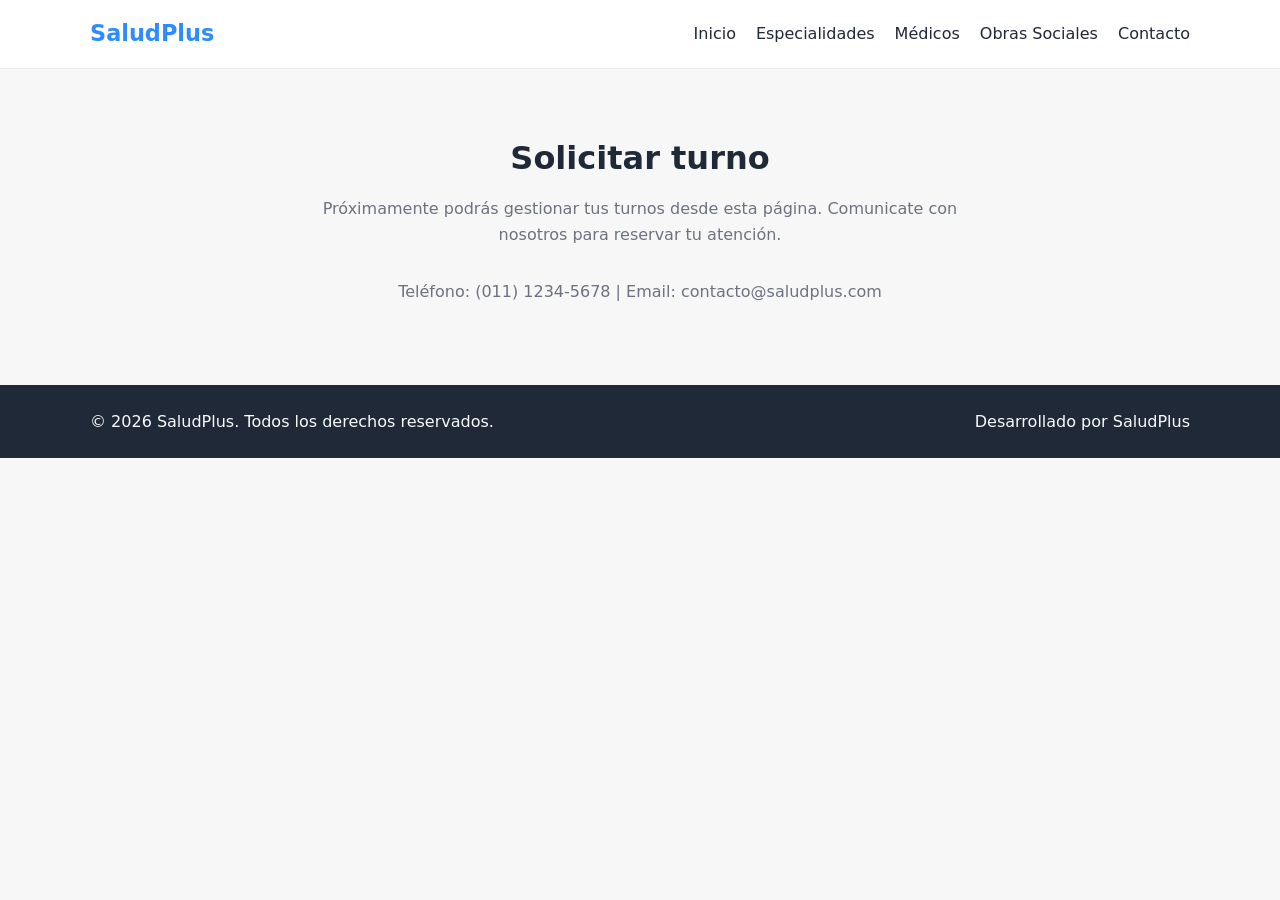
==== turnos.html @ dde77ce4 "Primer commit: estructura base" ====
<!DOCTYPE html>
<html lang="es">
<head>
  <meta charset="UTF-8" />
  <meta name="viewport" content="width=device-width, initial-scale=1.0" />
  <title>Solicitar Turno - SaludPlus</title>
  <link rel="stylesheet" href="styles.css" />
</head>
<body>
  <header class="site-header">
    <div class="container header-content">
      <a href="index.html" class="brand">SaludPlus</a>
      <nav class="main-nav">
        <a href="index.html#inicio">Inicio</a>
        <a href="index.html#especialidades">Especialidades</a>
        <a href="index.html#medicos">Médicos</a>
        <a href="index.html#obras-sociales">Obras Sociales</a>
        <a href="index.html#contacto">Contacto</a>
      </nav>
    </div>
  </header>
  <main class="section">
    <div class="container">
      <div class="section-header">
        <h2>Solicitar turno</h2>
        <p>Próximamente podrás gestionar tus turnos desde esta página. Comunicate con nosotros para reservar tu atención.</p>
      </div>
      <p style="text-align:center; color: var(--muted);">Teléfono: (011) 1234-5678 | Email: contacto@saludplus.com</p>
    </div>
  </main>
  <footer class="site-footer">
    <div class="container footer-content">
      <p>© 2026 SaludPlus. Todos los derechos reservados.</p>
      <p>Desarrollado por SaludPlus</p>
    </div>
  </footer>
</body>
</html>
---- styles.css ----
:root {
  --bg: #f7f7f7;
  --surface: #ffffff;
  --text: #1f2937;
  --muted: #6b7280;
  --primary: #2d8cff;
  --primary-dark: #1b6ed6;
  --card: #f3f8ff;
  --border: #e5e7eb;
}

* {
  box-sizing: border-box;
}

html {
  scroll-behavior: smooth;
}

body {
  margin: 0;
  font-family: "Inter", system-ui, -apple-system, BlinkMacSystemFont, "Segoe UI", sans-serif;
  color: var(--text);
  background: var(--bg);
  line-height: 1.6;
}

img {
  max-width: 100%;
  display: block;
}

a {
  color: inherit;
  text-decoration: none;
}

.container {
  width: min(1100px, calc(100% - 2rem));
  margin: 0 auto;
}

.site-header {
  position: sticky;
  top: 0;
  z-index: 10;
  background: rgba(255, 255, 255, 0.96);
  backdrop-filter: blur(10px);
  border-bottom: 1px solid rgba(229, 231, 235, 0.8);
}

.header-content {
  display: flex;
  align-items: center;
  justify-content: space-between;
  gap: 1rem;
  padding: 1rem 0;
}

.brand {
  font-size: 1.4rem;
  font-weight: 700;
  color: var(--primary);
}

.main-nav {
  display: flex;
  flex-wrap: wrap;
  gap: 1.25rem;
}

.main-nav a {
  font-weight: 500;
  color: var(--text);
}

.hero-section {
  padding: 4rem 0 3rem;
  background: linear-gradient(135deg, #3b82f6 0%, #60a5fa 50%, #a5b4fc 100%);
  color: white;
}

.hero-content {
  display: grid;
  grid-template-columns: 1.3fr 0.9fr;
  gap: 2rem;
  align-items: center;
}

.hero-text .eyebrow {
  text-transform: uppercase;
  letter-spacing: 0.2em;
  opacity: 0.9;
  margin-bottom: 1rem;
}

.hero-text h1 {
  margin: 0;
  font-size: clamp(2.5rem, 4vw, 4rem);
  line-height: 1.05;
}

.hero-description {
  max-width: 42rem;
  margin: 1rem 0 2rem;
  color: rgba(255, 255, 255, 0.92);
}

.btn {
  display: inline-flex;
  align-items: center;
  justify-content: center;
  padding: 0.95rem 1.6rem;
  border-radius: 999px;
  font-weight: 600;
  transition: transform 0.2s ease, background-color 0.2s ease;
}

.btn:hover {
  transform: translateY(-1px);
}

.btn-primary {
  background: var(--surface);
  color: var(--primary);
}

.hero-indicators {
  display: grid;
  grid-template-columns: repeat(3, minmax(0, 1fr));
  gap: 1rem;
}

.hero-indicators article {
  background: rgba(255, 255, 255, 0.12);
  padding: 1.25rem;
  border-radius: 1rem;
  text-align: center;
}

.hero-indicators strong {
  display: block;
  font-size: 2rem;
  margin-bottom: 0.5rem;
}

.section {
  padding: 4rem 0;
}

.section-header {
  text-align: center;
  margin-bottom: 2rem;
}

.section-header h2 {
  margin: 0;
  font-size: 2rem;
}

.section-header p {
  color: var(--muted);
  max-width: 42rem;
  margin: 0.75rem auto 0;
}

.section-specialties {
  background: #ffffff;
}

.specialties-grid {
  display: grid;
  gap: 1.5rem;
  grid-template-columns: repeat(auto-fit, minmax(220px, 1fr));
}

.specialty-card {
  background: var(--card);
  border: 1px solid var(--border);
  border-radius: 1.25rem;
  padding: 1.8rem;
  min-height: 220px;
}

.specialty-card .icon {
  font-size: 2rem;
  margin-bottom: 1rem;
}

.specialty-card h3 {
  margin: 0 0 0.75rem;
}

.specialty-card p {
  margin: 0;
  color: var(--muted);
}

.section-doctors {
  background: #f8fafc;
}

.doctors-list {
  display: flex;
  gap: 1.5rem;
  flex-wrap: wrap;
}

.doctor-card {
  display: flex;
  gap: 1.25rem;
  align-items: center;
  background: var(--surface);
  border: 1px solid var(--border);
  border-radius: 1.25rem;
  padding: 1.5rem;
  flex: 1 1 calc(33.333% - 1rem);
  min-width: 250px;
}

.doctor-image {
  width: 110px;
  height: 110px;
  border-radius: 1rem;
  background: linear-gradient(135deg, #e0e7ff, #dbeafe);
  display: grid;
  place-items: center;
  font-weight: 700;
  color: var(--primary-dark);
}

.doctor-info h3 {
  margin: 0 0 0.35rem;
}

.doctor-info span {
  display: block;
  font-size: 0.95rem;
  color: var(--primary);
  margin-bottom: 0.75rem;
}

.doctor-info p {
  margin: 0;
  color: var(--muted);
}

.section-insurances {
  background: #ffffff;
}

.insurance-grid {
  display: grid;
  gap: 1rem;
  grid-template-columns: repeat(auto-fit, minmax(180px, 1fr));
}

.insurance-card {
  background: var(--card);
  border: 1px solid var(--border);
  border-radius: 1rem;
  padding: 1.25rem;
  text-align: center;
  font-weight: 600;
}

.section-contact {
  background: #f8fafc;
}

.contact-grid {
  display: grid;
  grid-template-columns: 1.3fr 1fr;
  gap: 2rem;
  align-items: start;
}

.contact-list {
  list-style: none;
  padding: 0;
  margin: 0;
  display: grid;
  gap: 0.85rem;
}

.contact-list li {
  color: var(--text);
}

.map-placeholder {
  min-height: 260px;
  border-radius: 1.25rem;
  background: linear-gradient(135deg, rgba(59, 130, 246, 0.15), rgba(37, 99, 235, 0.08));
  border: 1px dashed rgba(59, 130, 246, 0.35);
  display: grid;
  place-items: center;
  color: var(--primary-dark);
  font-weight: 600;
}

.site-footer {
  background: #1f2937;
  color: #f8fafc;
  padding: 1.5rem 0;
}

.footer-content {
  display: flex;
  justify-content: space-between;
  gap: 1rem;
  flex-wrap: wrap;
}

.footer-content p {
  margin: 0;
}

@media (max-width: 900px) {
  .hero-content,
  .contact-grid {
    grid-template-columns: 1fr;
  }

  .doctors-list {
    flex-direction: column;
  }
}

@media (max-width: 650px) {
  .header-content {
    flex-direction: column;
    align-items: flex-start;
  }

  .main-nav {
    width: 100%;
    justify-content: space-between;
    gap: 0.75rem;
  }

  .hero-section {
    padding-top: 3rem;
  }
}
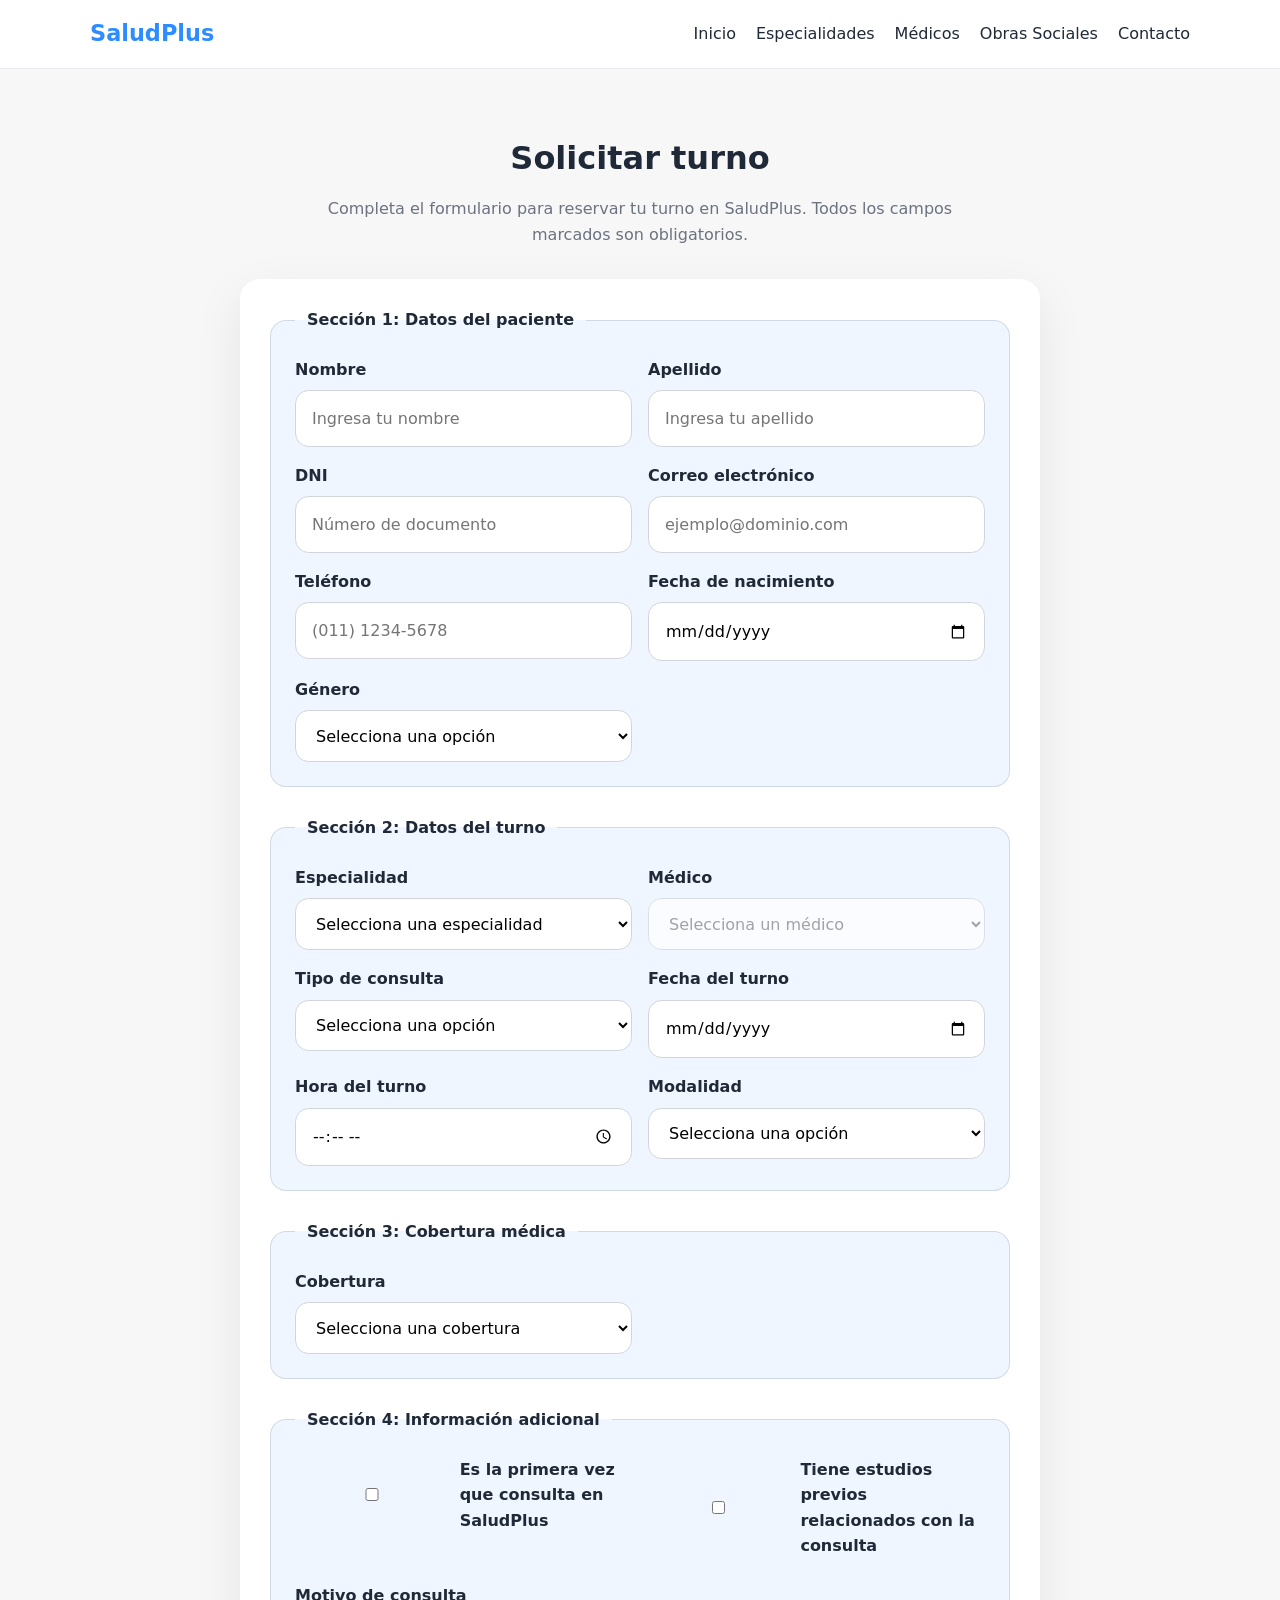
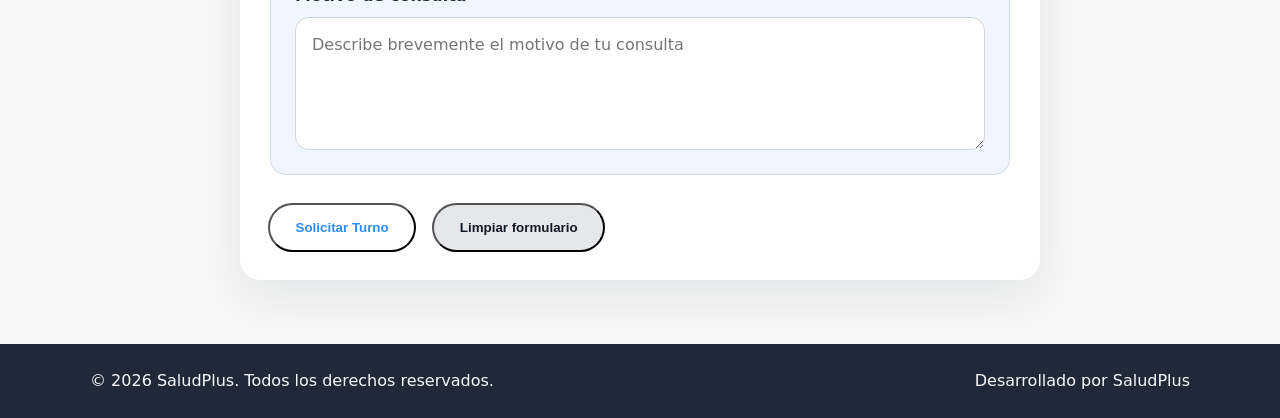
==== commit 715368b5: "Segundo commit: estructura base del formulario" ====
--- a/turnos.html
+++ b/turnos.html
@@ -23,9 +23,177 @@
     <div class="container">
       <div class="section-header">
         <h2>Solicitar turno</h2>
-        <p>Próximamente podrás gestionar tus turnos desde esta página. Comunicate con nosotros para reservar tu atención.</p>
+        <p>Completa el formulario para reservar tu turno en SaludPlus. Todos los campos marcados son obligatorios.</p>
       </div>
-      <p style="text-align:center; color: var(--muted);">Teléfono: (011) 1234-5678 | Email: contacto@saludplus.com</p>
+      <div class="form-wrapper">
+        <form id="turno-form" class="turno-form">
+          <fieldset>
+            <legend>Sección 1: Datos del paciente</legend>
+            <div class="form-grid">
+              <div class="form-group">
+                <label for="nombre">Nombre</label>
+                <input id="nombre" name="nombre" type="text" placeholder="Ingresa tu nombre" required />
+              </div>
+              <div class="form-group">
+                <label for="apellido">Apellido</label>
+                <input id="apellido" name="apellido" type="text" placeholder="Ingresa tu apellido" required />
+              </div>
+              <div class="form-group">
+                <label for="dni">DNI</label>
+                <input id="dni" name="dni" type="text" placeholder="Número de documento" required />
+              </div>
+              <div class="form-group">
+                <label for="email">Correo electrónico</label>
+                <input id="email" name="email" type="email" placeholder="ejemplo@dominio.com" required />
+              </div>
+              <div class="form-group">
+                <label for="telefono">Teléfono</label>
+                <input id="telefono" name="telefono" type="tel" placeholder="(011) 1234-5678" required />
+              </div>
+              <div class="form-group">
+                <label for="nacimiento">Fecha de nacimiento</label>
+                <input id="nacimiento" name="nacimiento" type="date" required />
+              </div>
+              <div class="form-group">
+                <label for="genero">Género</label>
+                <select id="genero" name="genero" required>
+                  <option value="">Selecciona una opción</option>
+                  <option value="Masculino">Masculino</option>
+                  <option value="Femenino">Femenino</option>
+                  <option value="Otro">Otro</option>
+                  <option value="Prefiero no especificar">Prefiero no especificar</option>
+                </select>
+              </div>
+            </div>
+          </fieldset>
+
+          <fieldset>
+            <legend>Sección 2: Datos del turno</legend>
+            <div class="form-grid">
+              <div class="form-group">
+                <label for="especialidad">Especialidad</label>
+                <select id="especialidad" name="especialidad" required>
+                  <option value="">Selecciona una especialidad</option>
+                  <option value="Clinica General">Clínica General</option>
+                  <option value="Cardiologia">Cardiología</option>
+                  <option value="Pediatria">Pediatría</option>
+                  <option value="Ginecologia">Ginecología</option>
+                  <option value="Traumatologia">Traumatología</option>
+                  <option value="Neurologia">Neurología</option>
+                </select>
+              </div>
+              <div class="form-group">
+                <label for="medico">Médico</label>
+                <select id="medico" name="medico" disabled required>
+                  <option value="">Selecciona una especialidad primero</option>
+                </select>
+              </div>
+              <div class="form-group">
+                <label for="tipo-consulta">Tipo de consulta</label>
+                <select id="tipo-consulta" name="tipo-consulta" required>
+                  <option value="">Selecciona una opción</option>
+                  <option value="Primera consulta">Primera consulta</option>
+                  <option value="Control">Control</option>
+                  <option value="Resultado de estudios">Resultado de estudios</option>
+                </select>
+              </div>
+              <div class="form-group">
+                <label for="fecha-turno">Fecha del turno</label>
+                <input id="fecha-turno" name="fecha-turno" type="date" required />
+              </div>
+              <div class="form-group">
+                <label for="hora-turno">Hora del turno</label>
+                <input id="hora-turno" name="hora-turno" type="time" required />
+              </div>
+              <div class="form-group">
+                <label for="modalidad">Modalidad</label>
+                <select id="modalidad" name="modalidad" required>
+                  <option value="">Selecciona una opción</option>
+                  <option value="Presencial">Presencial</option>
+                  <option value="Videoconsulta">Videoconsulta</option>
+                </select>
+              </div>
+              <div class="form-group plataforma-group hidden">
+                <label for="plataforma">Plataforma preferida</label>
+                <select id="plataforma" name="plataforma" data-required="true">
+                  <option value="">Selecciona una opción</option>
+                  <option value="Zoom">Zoom</option>
+                  <option value="Google Meet">Google Meet</option>
+                  <option value="Teams">Teams</option>
+                </select>
+              </div>
+            </div>
+          </fieldset>
+
+          <fieldset>
+            <legend>Sección 3: Cobertura médica</legend>
+            <div class="form-grid">
+              <div class="form-group">
+                <label for="cobertura">Cobertura</label>
+                <select id="cobertura" name="cobertura" required>
+                  <option value="">Selecciona una cobertura</option>
+                  <option value="OSDE">OSDE</option>
+                  <option value="Swiss Medical">Swiss Medical</option>
+                  <option value="Galeno">Galeno</option>
+                  <option value="IOMA">IOMA</option>
+                  <option value="Medicus">Medicus</option>
+                  <option value="Sancor Salud">Sancor Salud</option>
+                  <option value="Particular">Particular</option>
+                </select>
+              </div>
+              <div class="form-group credencial-group hidden">
+                <label for="credencial">Número de credencial</label>
+                <input id="credencial" name="credencial" type="text" placeholder="Número de credencial" data-required="true" />
+              </div>
+              <div class="form-group plan-group hidden">
+                <label for="plan">Plan</label>
+                <input id="plan" name="plan" type="text" placeholder="Nombre del plan" data-required="true" />
+              </div>
+            </div>
+          </fieldset>
+
+          <fieldset>
+            <legend>Sección 4: Información adicional</legend>
+            <div class="form-grid">
+              <div class="form-group checkbox-group">
+                <label>
+                  <input id="primera-visita" name="primera-visita" type="checkbox" />
+                  Es la primera vez que consulta en SaludPlus
+                </label>
+              </div>
+              <div class="form-group conocio-group hidden">
+                <label for="como-nos-conocio">Cómo nos conoció</label>
+                <select id="como-nos-conocio" name="como-nos-conocio" data-required="true">
+                  <option value="">Selecciona una opción</option>
+                  <option value="Busqueda en internet">Búsqueda en internet</option>
+                  <option value="Recomendacion de un conocido">Recomendación de un conocido</option>
+                  <option value="Redes sociales">Redes sociales</option>
+                  <option value="Otro">Otro</option>
+                </select>
+              </div>
+              <div class="form-group checkbox-group">
+                <label>
+                  <input id="estudios-previos" name="estudios-previos" type="checkbox" />
+                  Tiene estudios previos relacionados con la consulta
+                </label>
+              </div>
+              <div class="form-group estudios-group hidden">
+                <label for="descripcion-estudios">Descripción de estudios</label>
+                <textarea id="descripcion-estudios" name="descripcion-estudios" rows="3" placeholder="Describe tus estudios previos" data-required="true"></textarea>
+              </div>
+              <div class="form-group full-width">
+                <label for="motivo-consulta">Motivo de consulta</label>
+                <textarea id="motivo-consulta" name="motivo-consulta" rows="4" placeholder="Describe brevemente el motivo de tu consulta" required></textarea>
+              </div>
+            </div>
+          </fieldset>
+
+          <div class="form-actions">
+            <button type="submit" class="btn btn-primary">Solicitar Turno</button>
+            <button type="reset" class="btn btn-secondary">Limpiar formulario</button>
+          </div>
+        </form>
+      </div>
     </div>
   </main>
   <footer class="site-footer">
@@ -34,5 +202,123 @@
       <p>Desarrollado por SaludPlus</p>
     </div>
   </footer>
+
+  <script>
+    const doctorSelect = document.getElementById('medico');
+    const especialidadSelect = document.getElementById('especialidad');
+    const modalidadSelect = document.getElementById('modalidad');
+    const coberturaSelect = document.getElementById('cobertura');
+    const primeraVisitaCheckbox = document.getElementById('primera-visita');
+    const estudiosPreviosCheckbox = document.getElementById('estudios-previos');
+
+    const groups = {
+      plataforma: document.querySelector('.plataforma-group'),
+      credencial: document.querySelector('.credencial-group'),
+      plan: document.querySelector('.plan-group'),
+      conocio: document.querySelector('.conocio-group'),
+      estudios: document.querySelector('.estudios-group')
+    };
+
+    const doctorOptions = {
+      'Clinica General': [
+        { value: 'dr-diaz', label: 'Dr. Sebastián Díaz' },
+        { value: 'dra-morales', label: 'Dra. Sofía Morales' }
+      ],
+      Cardiologia: [
+        { value: 'dra-perez', label: 'Dra. Laura Pérez' },
+        { value: 'dr-rodriguez', label: 'Dr. Miguel Rodríguez' }
+      ],
+      Pediatria: [
+        { value: 'dra-gomez', label: 'Dra. Mariana Gómez' },
+        { value: 'dr-castillo', label: 'Dr. Bruno Castillo' }
+      ],
+      Ginecologia: [
+        { value: 'dra-sanchez', label: 'Dra. Valentina Sánchez' },
+        { value: 'dra-lucero', label: 'Dra. Natalia Lucero' }
+      ],
+      Traumatologia: [
+        { value: 'dr-fernandez', label: 'Dr. Eduardo Fernández' },
+        { value: 'dr-salazar', label: 'Dr. Martín Salazar' }
+      ],
+      Neurologia: [
+        { value: 'dra-ibanez', label: 'Dra. Juliana Ibañez' },
+        { value: 'dr-marino', label: 'Dr. Alejandro Marino' }
+      ]
+    };
+
+    function toggleElement(element, visible) {
+      element.classList.toggle('hidden', !visible);
+      const controls = element.querySelectorAll('input, select, textarea');
+      controls.forEach(control => {
+        if (visible) {
+          if (control.dataset.required === 'true') {
+            control.required = true;
+          }
+        } else {
+          control.required = false;
+          if (control.type === 'checkbox') {
+            control.checked = false;
+          } else {
+            control.value = '';
+          }
+        }
+      });
+    }
+
+    function updateDoctorOptions() {
+      const specialty = especialidadSelect.value;
+      doctorSelect.innerHTML = '<option value="">Selecciona un médico</option>';
+      doctorSelect.disabled = !specialty;
+      doctorSelect.required = !!specialty;
+
+      if (specialty && doctorOptions[specialty]) {
+        doctorOptions[specialty].forEach(option => {
+          const item = document.createElement('option');
+          item.value = option.value;
+          item.textContent = option.label;
+          doctorSelect.appendChild(item);
+        });
+      }
+    }
+
+    function updateVisibility() {
+      toggleElement(groups.plataforma, modalidadSelect.value === 'Videoconsulta');
+      toggleElement(groups.credencial, coberturaSelect.value !== '' && coberturaSelect.value !== 'Particular');
+      toggleElement(groups.plan, coberturaSelect.value !== '' && coberturaSelect.value !== 'Particular');
+      toggleElement(groups.conocio, primeraVisitaCheckbox.checked);
+      toggleElement(groups.estudios, estudiosPreviosCheckbox.checked);
+    }
+
+    especialidadSelect.addEventListener('change', () => {
+      updateDoctorOptions();
+    });
+
+    modalidadSelect.addEventListener('change', () => {
+      updateVisibility();
+    });
+
+    coberturaSelect.addEventListener('change', () => {
+      updateVisibility();
+    });
+
+    primeraVisitaCheckbox.addEventListener('change', () => {
+      updateVisibility();
+    });
+
+    estudiosPreviosCheckbox.addEventListener('change', () => {
+      updateVisibility();
+    });
+
+    const turnoForm = document.getElementById('turno-form');
+    turnoForm.addEventListener('reset', () => {
+      setTimeout(() => {
+        updateDoctorOptions();
+        updateVisibility();
+      }, 0);
+    });
+
+    updateDoctorOptions();
+    updateVisibility();
+  </script>
 </body>
 </html>
--- a/styles.css
+++ b/styles.css
@@ -342,3 +342,103 @@
     padding-top: 3rem;
   }
 }
+
+.form-wrapper {
+  max-width: 800px;
+  margin: 0 auto;
+}
+
+.turno-form {
+  background: #ffffff;
+  border-radius: 1.25rem;
+  padding: 1.75rem;
+  box-shadow: 0 18px 50px rgba(15, 23, 42, 0.08);
+}
+
+.turno-form fieldset {
+  border: 1px solid rgba(148, 163, 184, 0.35);
+  border-radius: 1rem;
+  padding: 1.5rem;
+  margin-bottom: 1.75rem;
+  background: rgba(239, 246, 255, 0.9);
+}
+
+.turno-form legend {
+  font-weight: 700;
+  padding: 0 0.75rem;
+}
+
+.form-grid {
+  display: grid;
+  gap: 1rem;
+  grid-template-columns: repeat(2, minmax(0, 1fr));
+}
+
+.form-group {
+  display: flex;
+  flex-direction: column;
+}
+
+.form-group.full-width {
+  grid-column: 1 / -1;
+}
+
+.form-group label {
+  margin-bottom: 0.5rem;
+  font-weight: 600;
+}
+
+.form-group input,
+.form-group select,
+.form-group textarea {
+  width: 100%;
+  border: 1px solid #d1d5db;
+  border-radius: 0.85rem;
+  background: #ffffff;
+  padding: 0.9rem 1rem;
+  font: inherit;
+  transition: border-color 0.2s ease, box-shadow 0.2s ease;
+}
+
+.form-group input:hover,
+.form-group select:hover,
+.form-group textarea:hover {
+  border-color: #9ca3af;
+}
+
+.form-group input:focus,
+.form-group select:focus,
+.form-group textarea:focus {
+  outline: none;
+  border-color: var(--primary);
+  box-shadow: 0 0 0 5px rgba(59, 130, 246, 0.12);
+}
+
+.checkbox-group label {
+  display: inline-flex;
+  align-items: center;
+  gap: 0.75rem;
+  font-weight: 600;
+}
+
+.hidden {
+  display: none;
+}
+
+.form-actions {
+  display: flex;
+  gap: 1rem;
+  flex-wrap: wrap;
+  justify-content: flex-start;
+}
+
+.btn-secondary {
+  background: #e5e7eb;
+  color: #111827;
+}
+
+@media (max-width: 800px) {
+  .form-grid {
+    grid-template-columns: 1fr;
+  }
+}
